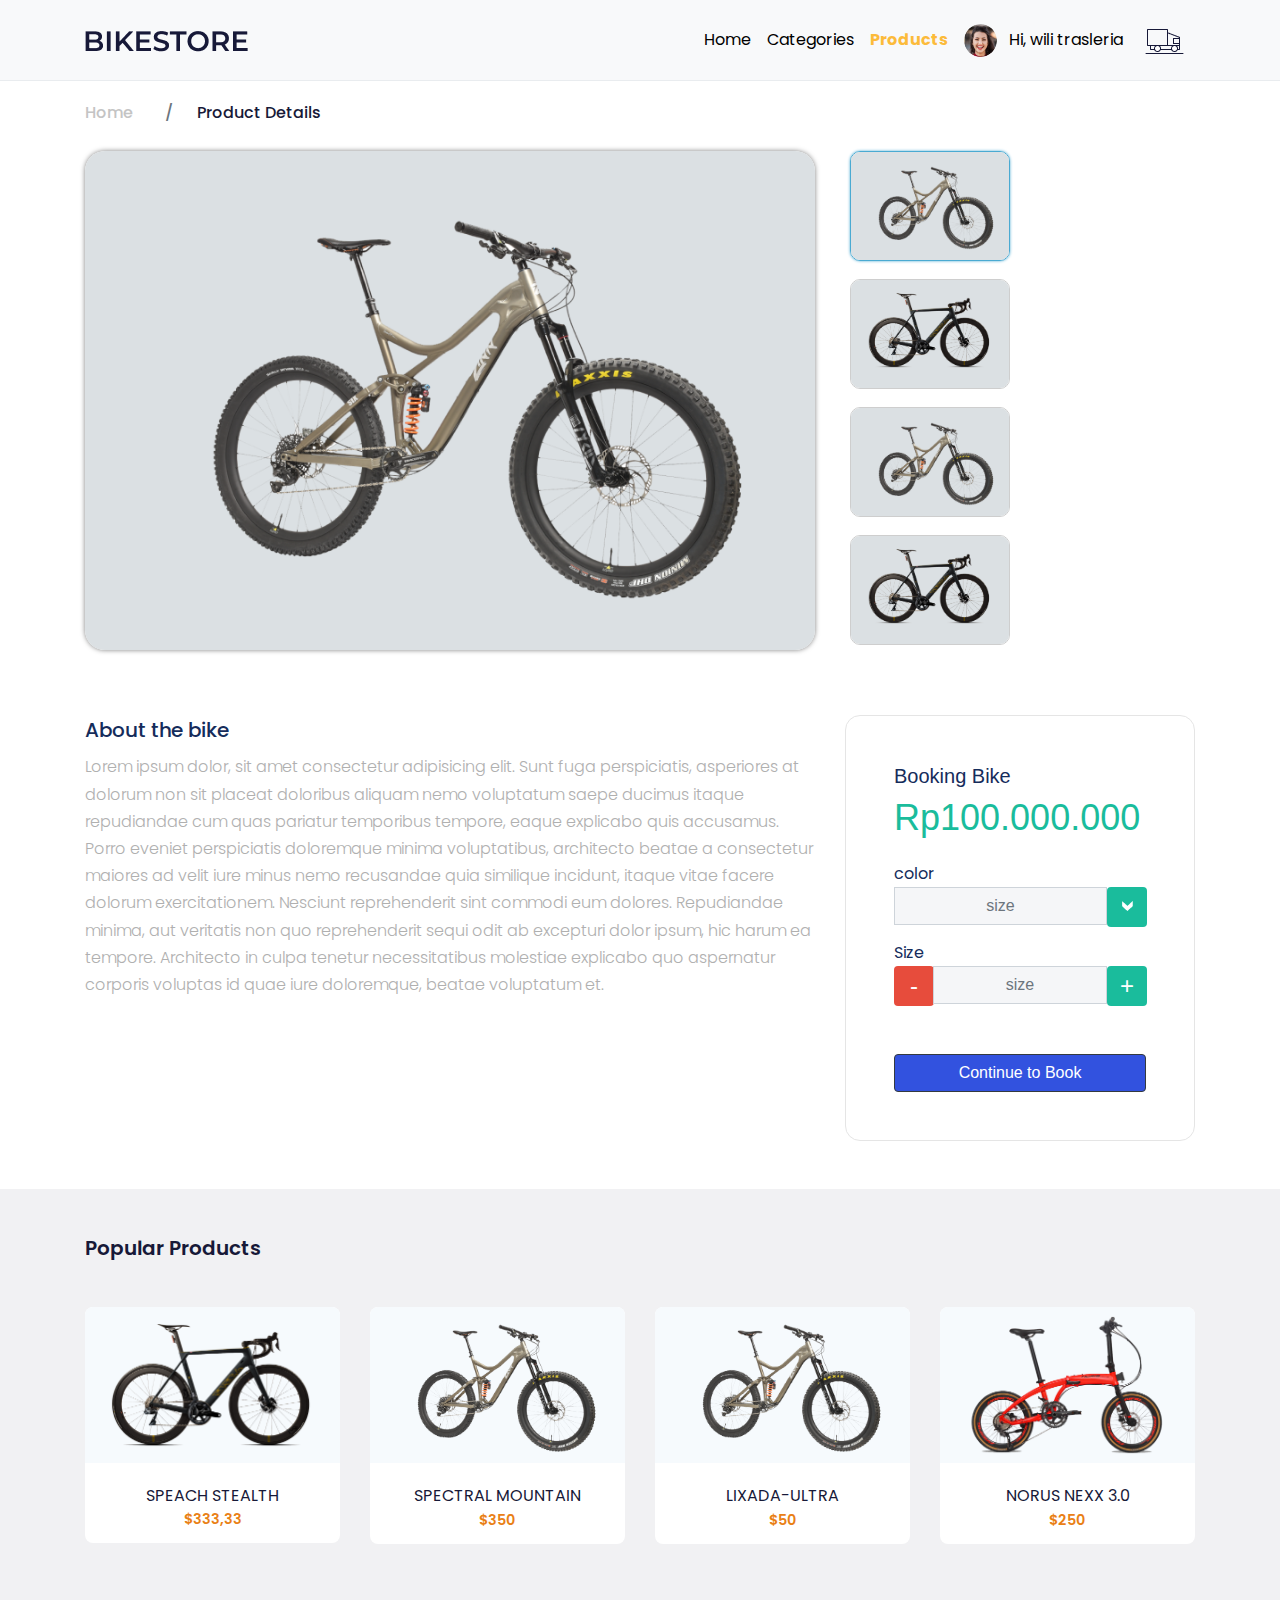
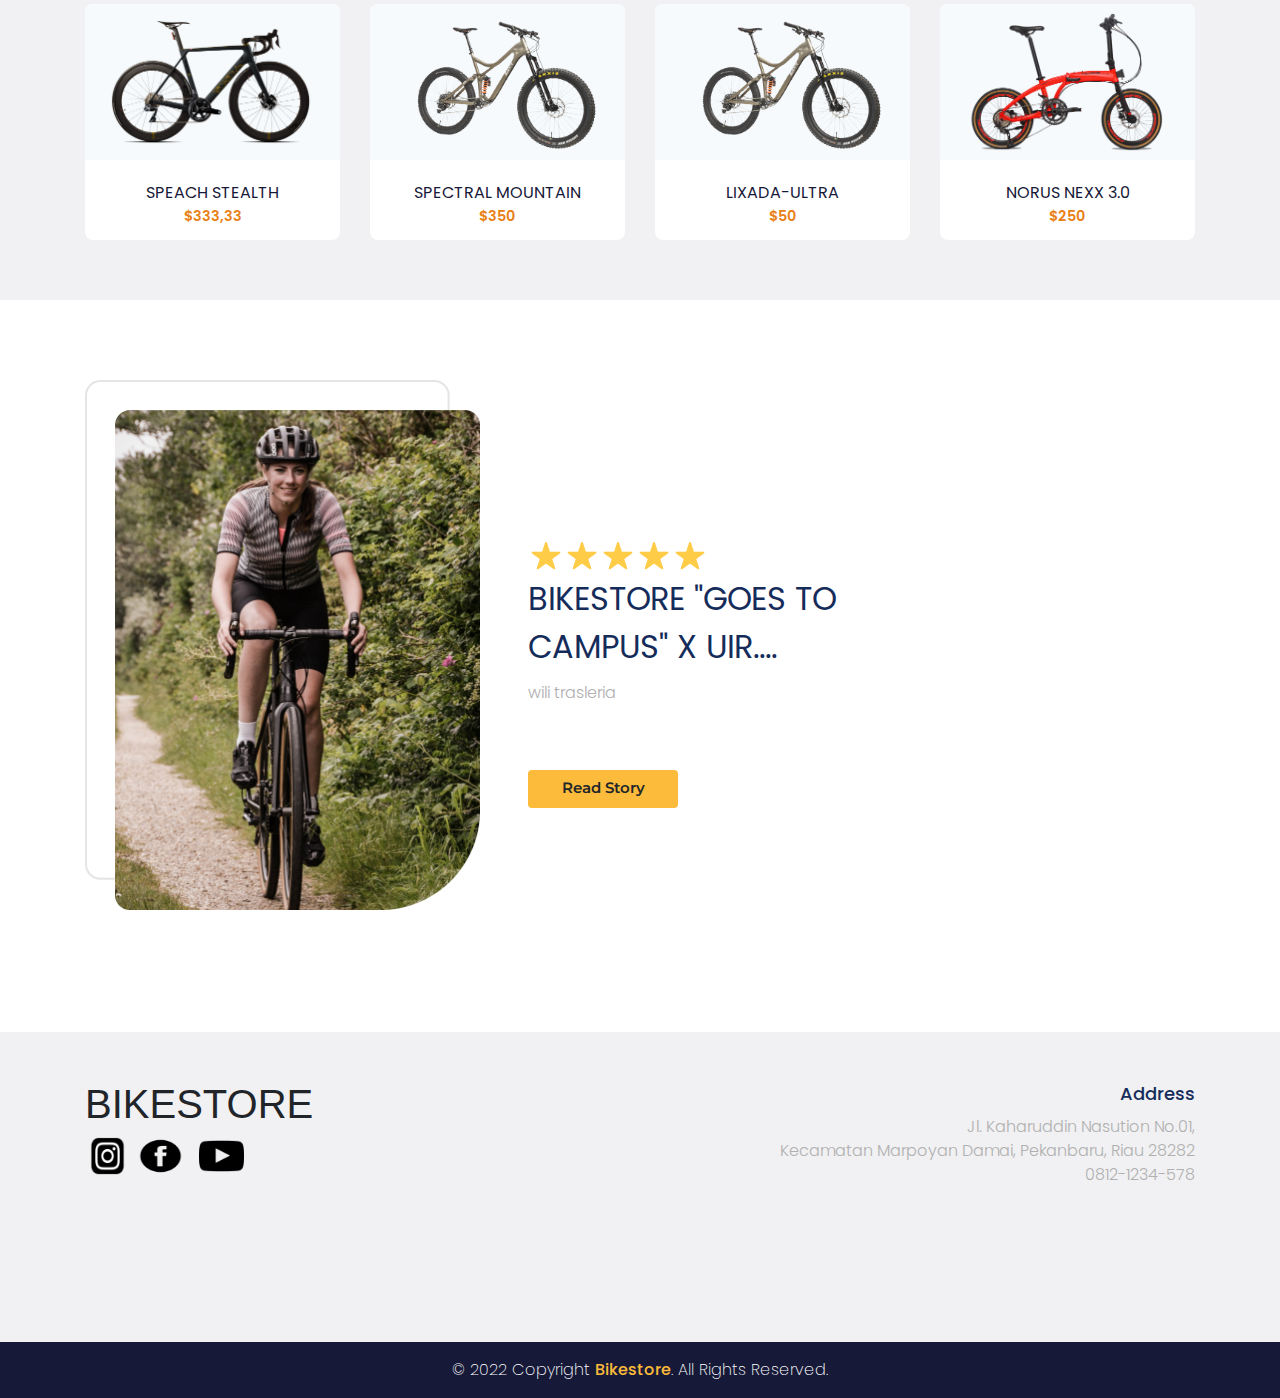
==== pages/detail.html @ 97cc5b8b "first commit" ====
<!DOCTYPE html>
<html lang="en">
<head>
    <meta charset="UTF-8">
    <meta http-equiv="X-UA-Compatible" content="IE=edge">
    <meta name="viewport" content="width=device-width, initial-scale=1.0">
    <link rel="stylesheet" href="../frontend/libraries/bootstrap/css/bootstrap.css">
    <link href="https://fonts.googleapis.com/css2?family=Montserrat:wght@100;300;400;500;600;700;800&family=Poppins:wght@400;500;600;800&display=swap" rel="stylesheet">
    <link rel="stylesheet" href="../frontend/styles/main.css">
    <link rel="stylesheet" href="../frontend/libraries/xzoom/xzoom.css">
    
    <title>Detail</title>
</head>
<body>
  <header>
    <nav class="navbar navbar-expand-lg navbar-light bg-light">
      <div class="container">
        <a class="navbar-brand" href="#"><img src="../frontend/images/bikestore.png" alt=""></a>
        <button class="navbar-toggler" type="button" data-toggle="collapse" data-target="#navbarSupportedContent" aria-controls="navbarSupportedContent" aria-expanded="false" aria-label="Toggle navigation">
          <span class="navbar-toggler-icon"></span>
        </button>

        <div class="collapse navbar-collapse" id="navbarSupportedContent">
          <ul class="navbar-nav ml-auto">
            <li class="nav-item">
              <a class="nav-link" href="#">Home</a>
            </li>
            <li class="nav-item">
              <a class="nav-link" href="#">Categories</a>
            </li>
            <li class="nav-item">
              <a class="nav-link active" href="#">Products</a>
            </li>
          </ul>
          <!-- Desktop Menu -->
          <ul class="navbar-nav d-none d-lg-flex">
            <li class="nav-item dropdown">
              <a href="#" class="nav-link mt-2" id="navbarDropdown" role="button" data-toggle="dropdown">
                <img src="../frontend/images/icon_user.png" alt="icon user" class="rounded-circle mr-2 profile-picture">
                Hi, wili trasleria
              </a>
            </li>
            <li class="nav-item">
              <a href="#" class="nav-link d-inline-block">
                <img src="../frontend/images/ic_cart.png" alt="">
              </a>
            </li>
          </ul>
        </div>
      </div>
    </nav>
  </header>

  <!-- Page Content -->
  <div class="page-content page-details">
    <section class="bike-breadcrumbs">
      <div class="container">
        <div class="row">
          <div class="col-12">
            <nav>
              <ol class="breadcrumb">
                <li class="breadcrumb-item">
                  <a href="">Home</a>
                </li>
                <li class="breadcrumb-item active">
                  Product Details
                </li>
              </ol>
            </nav>
          </div>
        </div>
      </div>
    </section>

    <section class="bike-gallery">
      <div class="container">
        <div class="row">
          <div class="col-10 col-md-8">
            <div class="xzoom-container">
              <img 
                src="../frontend/images/product-details-1.png" 
                class="xzoom w-100 main-image d-block" 
                id="xzoom-default"
                xoriginal="../frontend/images/product-details-1.png">
            </div>
          </div>
          <div class="col-2 col-md-2">
            <div class="xzoom-thumbs">
              <a href="../frontend/images/product-details-1.png">
                <img src="../frontend/images/product-details-1.png" class="xzoom-gallery w-100" xpreview="../frontend/images/product-details-1.png">
              </a>
              <a href="../frontend/images/product-details-2.png">
                <img src="../frontend/images/product-details-2.png" class="xzoom-gallery w-100 mt-2" xpreview="../frontend/images/product-details-2.png">
              <a href="../frontend/images/product-details-1.png">
                <img src="../frontend/images/product-details-1.png" class="xzoom-gallery w-100 mt-2" xpreview="../frontend/images/product-details-1.png">
              <a href="../frontend/images/product-details-2.png">
                <img src="../frontend/images/product-details-2.png" class="xzoom-gallery w-100 mt-2" xpreview="../frontend/images/product-details-2.png">
              </a>
            </div> 
          </div>
        </div>
      </div>
    </section>

    <section class="bike-heading mb-5">
      <div class="container">
        <div class="row">
          <div class="col-lg-8">
            <h1>About the bike</h1>
            <p>Lorem ipsum dolor, sit amet consectetur adipisicing elit. Sunt fuga perspiciatis, asperiores at dolorum non sit placeat doloribus aliquam nemo voluptatum saepe ducimus itaque repudiandae cum quas pariatur temporibus tempore, eaque explicabo quis accusamus. Porro eveniet perspiciatis doloremque minima voluptatibus, architecto beatae a consectetur maiores ad velit iure minus nemo recusandae quia similique incidunt, itaque vitae facere dolorum exercitationem. Nesciunt reprehenderit sint commodi eum dolores. Repudiandae minima, aut veritatis non quo reprehenderit sequi odit ab excepturi dolor ipsum, hic harum ea tempore. Architecto in culpa tenetur necessitatibus molestiae explicabo quo aspernatur corporis voluptas id quae iure doloremque, beatae voluptatum et.</p>
          </div>
          <div class="col-lg-4">
            <div class="card bordered p-5">
              <h5 class="booking-title">Booking Bike</h5>
              <h2 class="booking-price">Rp100.000.000</h2>
              <p class="mb-0 subtitle">color</p>
              <div class="input-number">
                <div class="input-group">
                  <input type="text" class="form-control" placeholder="size">
                  <div class="input-group-prepend">
                    <div class="input-group-text plus">
                      <img src="../frontend/images/arrow.png">
                    </div>
                  </div>
                </div>
              </div>

              <p class="mb-0 subtitle">Size</p>
              <div class="input-number">
                <div class="input-group">
                  <div class="input-group-prepend">
                    <div class="input-group-text minus">
                      -
                    </div>
                  </div>
                  <input type="text" class="form-control" placeholder="size">
                  <div class="input-group-prepend">
                    <div class="input-group-text plus">
                      +
                    </div>
                  </div>
                </div>
              </div>
              <a href="booking_page.html" class="btn btn-md btn-dark btn-block mt-5 btn-booking">Continue to Book</a>
            </div>
          </div>
        </div>
      </div>
    </section>
  </div>
  <!-- Akhir Page Content -->

  <!-- Popular Products -->
  <section class="popular-products">
    <div class="container">
      <div class="row">
        <div class="col-12">
          <h4 class="mb-5 mt-5">Popular Products</h4>
        </div>
      </div>
      <div class="row">
        <div class="col-6 col-md-4 col-lg-3">
          <a href="/products.html" class="component-products d-block"> 
            <div class="products-image mb-4">
              <img src="../frontend/images/speach-stealth.png" alt="" class="w-100">
            </div>
            <div class="products-text mb-2">
              Speach Stealth
            </div>
            <div class="products-price">
              $333,33
            </div>
          </a>
        </div>
        <div class="col-6 col-md-4 col-lg-3">
          <a href="/products.html" class="component-products d-block"> 
            <div class="products-image mb-4">
              <img src="../frontend/images/spectral-mountain.png" alt="" class="w-100">
            </div>
            <div class="products-text mb-2">
              Spectral Mountain
            </div>
            <div class="products-price">
              $350
            </div>
          </a>
        </div>
        <div class="col-6 col-md-4 col-lg-3">
          <a href="/products.html" class="component-products d-block"> 
            <div class="products-image mb-4">
              <img src="../frontend/images/spectral-mountain.png" alt="" class="w-100">
            </div>
            <div class="products-text mb-2">
              lixada-ultra
            </div>
            <div class="products-price">
              $50
            </div>
          </a>
        </div>
        <div class="col-6 col-md-4 col-lg-3">
          <a href="/products.html" class="component-products d-block"> 
            <div class="products-image mb-4">
              <img src="../frontend/images/noriss.png" alt="" class="w-100">
            </div>
            <div class="products-text mb-2">
              Norus Nexx 3.0
            </div>
            <div class="products-price">
              $250
            </div>
          </a>
        </div>
        <div class="col-6 col-md-4 col-lg-3">
          <a href="/products.html" class="component-products d-block"> 
            <div class="products-image mb-4">
              <img src="../frontend/images/speach-stealth.png" alt="" class="w-100">
            </div>
            <div class="products-text mb-2">
              Speach Stealth
            </div>
            <div class="products-price">
              $333,33
            </div>
          </a>
        </div>
        <div class="col-6 col-md-4 col-lg-3">
          <a href="/products.html" class="component-products d-block"> 
            <div class="products-image mb-4">
              <img src="../frontend/images/spectral-mountain.png" alt="" class="w-100">
            </div>
            <div class="products-text mb-2">
              Spectral Mountain
            </div>
            <div class="products-price">
              $350
            </div>
          </a>
        </div>
        <div class="col-6 col-md-4 col-lg-3">
          <a href="/products.html" class="component-products d-block"> 
            <div class="products-image mb-4">
              <img src="../frontend/images/spectral-mountain.png" alt="" class="w-100">
            </div>
            <div class="products-text mb-2">
              lixada-ultra
            </div>
            <div class="products-price">
              $50
            </div>
          </a>
        </div>
        <div class="col-6 col-md-4 col-lg-3">
          <a href="/products.html" class="component-products d-block"> 
            <div class="products-image mb-4">
              <img src="../frontend/images/noriss.png" alt="" class="w-100">
            </div>
            <div class="products-text mb-2">
              Norus Nexx 3.0
            </div>
            <div class="products-price">
              $250
            </div>
          </a>
        </div>
      </div>
    </div>
  </section>

  <!-- Testimonial -->
  <section class="testimonial">
    <div class="container">
      <div class="row align-items-center">
        <div class="col-auto">
          <div class="testimonial-hero">
            <img src="../frontend/images/testimonial-hero.png" alt="Testimonial" class="position-absolute testimonial-hero-image">
            <img src="../frontend/images/testimonial-frame.png" alt="Testimonial" class="testimonial-frame">
          </div>
        </div>
        <div class="colfa-rotate-180 col-md-4 ml-5">
          <div class="stars align-items-center">
            <img src="../frontend/images/stars.png" alt="">
          </div>
          <h2 class="testimonial-text">BIKESTORE "GOES TO CAMPUS" X UIR....</h2>
          <p class="testimonial-name
          ">wili trasleria</p>
          
          <a href="#" class="btn btn-testimonial mt-5">
            Read Story
          </a>
        </div>
      </div>
    </div><br><br><br>
  </section>

  <!-- Footer -->
  <div class="footer">
    <div class="container">
      <div class="row">
        <div class="col-6">
          <h1 class="mt-5 text-uppercase">Bikestore</h1>
          <div class="d-flex flex-row">
            <img src="../frontend/images/icon-ig.png">
            <img src="../frontend/images/icon-fb.png"  class="ml-2">
            <img src="../frontend/images/icon-youtube.png"  class="ml-3">
          </div>
        </div>
        <div class="col-6">
          <div class="footer-tag mt-5">
            <h3>Address</h3>
            <p>Jl. Kaharuddin Nasution No.01, <br>
              Kecamatan Marpoyan Damai, Pekanbaru, Riau 28282 <br>0812-1234-578
            </p>
          </div>
        </div>
      </div>
    </div>
  </div>

  <footer>
    <div class="container">
      <div class="row">
        <div class="col-12 text-center">
            <p class="pt-3">
             &copy; 2022 Copyright <a href="#">Bikestore</a>. All Rights Reserved.
            </p>
        </div>
      </div>
    </div>
  </footer>
  
  



  <script src="../frontend/libraries/jquery-3.6.0.min.js"></script>
  <script src="../frontend/libraries/bootstrap/js/bootstrap.js"></script>
  <script src="../frontend/libraries/xzoom/xzoom.min.js"></script>

  <script>
    $(document).ready(function () {
      $(".xzoom, .xzoom-gallery").xzoom({
        zoomWidth: 450,
        title: false,
        tint: "#333",
        Xoffset: 20,
      });
    });
  </script>
</body>
</html>
---- frontend/styles/main.css ----
header {
    border-bottom: 1px solid #e9ecef;
    width: 100%;
    position: relative;
}

.navbar-brand img {
    max-height: 80px;
}

.nav-item {
    font-family: 'poppins', sans-serif;
    font-weight: 400;
}

.nav-item.active {
    font-family: 'poppins', sans-serif;
    font-weight: 600;
    color: #FCBB3A !important;
}

ul li a {
    color: #000000 !important;
}

ul li a:hover {
    color: #FCBB3A !important;
}

.nav-item .nav-link.active {
    font-weight: bold;
    color: #FCBB3A !important;
}

/* Hero Banner */
section.hero-banner {
    margin-bottom: 8rem;
}

section h1 {
    font-size: 62px;
    font-style: normal;
    font-family: 'Poppins';
    font-weight: 600;
    line-height: 110%;
    color: #171938;
    
}

section h4 {
    font-family: 'Poppins';
    font-style: normal;
    font-weight: 600;
    font-size: 20px;
    line-height: 110%;
    color: #171938;
}

section p {
    font-family: 'Poppins';
    font-style: normal;
    font-weight: 400;
    font-size: 28px;
    line-height: 110%;
    color: #171938;
}

section .btn-cta {
    background-color: #FCBB3A;
    font-family: 'Montserrat', sans-serif;
    font-weight: 600;
    font-size: 15px;

    position: absolute;
    width: 150px;
    height: 38px;
    left: 115px;
    border-radius: 0px 18px 18px 0px;
}

section .btn-cta:hover {
    background-color: #fca800;
}

section .banner-logo {
    position:absolute ;
    width: 70px;
}

section .banner-img {
    margin: -110px 0 0 0;
    
    max-width: 480px;
}
section .banner-img-frame {
    margin: -90px 0 0 40px;
    z-index: 1;
    max-width: 480px;
}
section .banner-img-frame-1 {
    margin: -70px 0 0 20px;
    max-width: 480px;
}

.card {
    height: 100%;
}

.section-title {
    border-bottom: 3px solid #FCBB3A;
    padding-bottom: 5px;
    width: 5%;
    margin-bottom: 20px;
}

/* Categories */
section.categories {
    margin-bottom: 5rem;
}

.component-categories {
    margin-bottom: 20px;
}

.component-categories:hover {
    text-decoration: none;
}

.tag {
    z-index: 3;
    background-color: #FCBB3A;
    padding: .25rem 1.25rem;
    position: absolute;
    bottom: 0;
    left: 15px;
    color: white;
    min-height: 30px;
    border-radius: 0px 20px;
    
}

.tag span {
    font-family: 'Poppins';
    font-style: normal;
    font-weight: 600;
    font-size: 18px;
    color: #171938;
}

.categories-thumbnail {
    width: 100%;
    height: 462px;
    border-radius: 20px;
    overflow: hidden;
    position: relative;
    z-index: 1;
}

.categories-thumbnail:hover .categories-image {
    transform: scale(1.1);
}

.categories-thumbnail-small {
    width: 100%;
    height: 215px;
    border-radius: 20px;
    overflow: hidden;
    position: relative;
    z-index: 1;
}

.categories-thumbnail-small:hover .categories-image {
    transform: scale(1.1);
}

.categories-image {
    width: 100%;
    height: 100%;

    background-color: #ddd;
    background-position: center;
    background-size: cover;
    background-repeat: no-repeat;

    transition: all 0.3s ease;
}

/* Products */
section.popular-products {
    margin-bottom: 5rem;
    background-color: rgba(23, 25, 56, 0.06);
}

.component-products {
    margin-bottom: 20px;
    background: #ffffff;
    border-radius: 8px;
    border: #000000;
    transition: all 0.2s ease-in-out;
    padding-bottom: 15px;
    margin-bottom: 60px;
}

.component-products:hover {
    text-decoration: none;
    transform: scale(1.1);
}

.products-image {
    padding: 0.5rem;

    border-radius: 8px 8px 0px 0px;
    background: #F6FAFD;
    background-position: center;
    background-size: cover;
    background-repeat: no-repeat;

    transition: all 0.3s ease;
}

.products-text {
    font-family: 'Poppins';
    font-style: normal;
    text-transform: uppercase;
    font-weight: 400;
    font-size: 1rem;
    line-height: 110%;
    text-align: center;
    color: #171938;
}

.products-price {
    font-family: 'Poppins';
    font-style: normal;
    font-weight: 600;
    font-size: 0.9rem;
    line-height: 110%;
    text-align: center;
    color: #E98015;
}

/* Testimonial */
.testimonial {
    margin-bottom: 5rem;
}

.testimonial-hero-image {
    z-index: 1;  
    margin: 30px 0px 0px 30px;
    width: 365px;
    height: 500px;
}

.testimonial-frame {
    width: 365px;
    height: 500px;
}

.stars img{
    width: 180px;
}

.testimonial-text {
    font-family: 'Poppins';
    font-style: normal;
    font-weight: 400;
    font-size: 32px;
    line-height: 48px;

    color: #152C5B;
}

.testimonial-name {
    font-family: 'Poppins';
    font-style: normal;
    font-weight: 300;
    font-size: 16px;
    line-height: 27px;
    color: #B0B0B0;
}

.btn-testimonial {
    background-color: #FCBB3A;
    font-family: 'Montserrat', sans-serif;
    font-weight: 600;
    font-size: 15px;

    position: absolute;
    width: 150px;
    height: 38px;
    border-radius: 4px;
}

.btn-testimonial:hover {7
    box-shadow: 0px 8px 15px rgba(50, 82, 223, 0.3);
    border-radius: 4px;
}

/* Footer */
.footer {
    height: 310px;
    background-color: rgba(23, 25, 56, 0.06);
}

.footer img {
    width: 45px;
    height: 40px;
}

.footer-tag {
    text-align: right;
}

.footer-tag h3 {
    font-family: 'Poppins';
    font-style: normal;
    font-weight: 500;
    font-size: 18px;
    line-height: 27px;
    text-align: right;

    color: #152C5B;
}

.footer-tag p {
    font-family: 'Poppins';
    font-style: normal;
    font-weight: 300;
    font-size: 16px;
    line-height: 24px;
    text-align: right;

    color: #B0B0B0;
}

.footer-copyright {
    background-color: #171938;
    text-align: center;
    padding-top: 5px;
    padding-bottom: 5px;

}

footer {
    background-color: #171938;
}

footer p {
    font-family: 'Poppins';
    font-style: normal;
    font-weight: 200;
    font-size: 16px;
    line-height: 24px;
    color: #FFFFFF;
    
}

footer p a{
    font-weight: 500;
    color: #FCBB3A;
    transition: all 0.2s ease-in-out;
}

footer p a:hover{
    text-decoration: none;
    font-weight: 500;
    color: #f8a90b;
    transform: scale(1.1);
}

/* Breadcrumb */
.bike-breadcrumbs .breadcrumb{
    background: transparent;
    padding: 0;
    padding-top: 10px;
    padding-bottom: 10px;
    margin-top: 10px;
    font-family: 'poppins', sans-serif;
}

.breadcrumb-item + .breadcrumb-item::before {
    padding-left: 1.5rem;
    padding-right: 1.5rem;
}

.breadcrumb-item a{
    font-weight: 500;
    color: #C4C4C4;
}

.breadcrumb-item.active{
    font-weight: 500;
    color: #171938;
}

.xzoom-container {
    display: block;
}

.xzoom-container .xzoom {
    width: 100%;
    border-radius: 20px;
}

.xzoom-gallery {
    border-radius: 10px;
}

.bike-heading {
    margin-top: 50px;
}

.bike-heading h1{
    font-family: 'Poppins';
    font-style: normal;
    font-weight: 500;
    font-size: 20px;
    line-height: 30px;
    color: #152C5B;
}

.bike-heading p{
    font-family: 'Poppins';
    font-style: normal;
    font-weight: 300;
    font-size: 16px;
    line-height: 170%;
    color: #B0B0B0;

}

.bike-heading .card {
    border: 1px solid #E5E5E5;
    border-radius: 15px;
}

.bike-heading .booking-title {
    font-weight: 500;
    font-size: 20px;
    color: #152C5B;
}

.bike-heading .booking-price {
    font-weight: 500;
    font-size: 36px;
    color: #1ABC9C;
}

.bike-heading .subtitle {
    color: #152C5B;
    font-weight: 400;
    margin-top: 12px;
}

.bike-heading .input-number .input-group{
    background-color: white;
}

.bike-heading .input-group-text{
    border: 0;
    cursor: pointer;
    color: white;
    padding: 0;
    border-radius: 4px !important;
    font-size: 24px;
    width: 40px;
    height: 40px;
    display: flex;
    justify-content: center;
    user-select: none;
}

.bike-heading .input-group-text.minus{
    background-color: #E74C3C;
}

.bike-heading .input-group-text.plus{
    background-color: #1ABC9C;
}

.bike-heading .input-group .form-control{
    border: 1;
    border-radius: 0;
    outline: 0;
    box-shadow: none;
    background-color: #F5F6F8;
    padding-top: 0.575rem;
    padding-bottom: 0.575rem;
    text-align: center;
}

.bike-heading .btn-booking {
    background-color: #3252DF;
    border-radius: 4px;
}

.bike-heading .btn-booking:hover {
    background-color: #142fa7;
    box-shadow: 0px 8px 15px rgba(50, 82, 223, 0.3);
}

.booking-page-1{
    margin-bottom: 160px;
}

.stepper {
    margin-top: 61px;
    margin-bottom: 44px;
}

.title-booking {
    color: #152C5B;
    font-weight: 600;
    font-size: 36px;
}

.subtitle-booking {
    color: #B0B0B0;
    font-weight: 300;
    font-size: 18px;
}

.brand-book {
    font-weight: 400;
    font-size: 20px;
    padding-left: 10px;
    color: #152C5B;
}
.price-book {
    font-weight: 300;
    font-size: 20px;
    padding-left: 60px;
    color: #152C5B;
}

.form-booking label{
    margin-top: 20px;
    font-weight: 500;
    font-size: 16px;
    color: #152C5B;
}

.form-booking .input-group {
    background-color: white;
}

.form-booking .input-group .form-control{
    border: 0;
    background: #F5F6F8;
    border-radius: 10px;
    outline: 0;
    box-shadow: none;
    padding-top: 0.575rem;
    padding-bottom: 0.575rem;
}
.form-booking .input-group .custom-file .custom-file-input{
    border: 0;
    background: #F5F6F8;
    border-radius: 10px;
    outline: 0;
    box-shadow: none;
    padding-top: 0.575rem;
    padding-bottom: 0.575rem;
}

.form-booking .input-group .form-control::placeholder{
    background: #F5F6F8;
}

.btn-continue-booking {
    border: 0;
    color: #000000;
    background: #FCBB3A;
    border-radius: 5px;
}
.btn-continue-booking:hover {
    color: #000000;
    background: #f0aa1e;
    box-shadow: 0px 8px 15px rgba(0, 0, 0, 0.25);
}

.btn-cancel-booking {
    margin-top: 5px;
    border: 0;
    color: #B3B3B3;
    background: #F5F6F8;
    border-radius: 5px;
}
.btn-cancel-booking:hover {
    color: #000000;
    background: #cdcdcd;
    box-shadow: 0px 8px 15px rgba(0, 0, 0, 0.25);
}
---- frontend/libraries/xzoom/xzoom.css ----
/* Compatibility styles for frameworks like bootstrap, foundation e.t.c */
.xzoom-source img, .xzoom-preview img, .xzoom-lens img {
  display: block;
  max-width: none;
  max-height: none;
  -webkit-transition: none;
  -moz-transition: none;
  -o-transition: none;
  transition: none;
}
/* --------------- */

/* xZoom Styles below */
.xzoom-container { 
  display: inline-block;
}

.xzoom-thumbs {
  text-align: center;
  margin-bottom: 10px;
}

.xzoom { 
  -webkit-box-shadow: 0px 0px 5px 0px rgba(0,0,0,0.5);
  -moz-box-shadow: 0px 0px 5px 0px rgba(0,0,0,0.5);
  box-shadow: 0px 0px 5px 0px rgba(0,0,0,0.5);  
}
.xzoom2, .xzoom3, .xzoom4, .xzoom5 {
  -webkit-box-shadow: 0px 0px 5px 0px rgba(0,0,0,0.5);
  -moz-box-shadow: 0px 0px 5px 0px rgba(0,0,0,0.5);
  box-shadow: 0px 0px 5px 0px rgba(0,0,0,0.5);
}

/* Thumbs */
.xzoom-gallery, .xzoom-gallery2, .xzoom-gallery3, .xzoom-gallery4, .xzoom-gallery5 {
  border: 1px solid #cecece;
  margin-left: 5px;
  margin-bottom: 10px;
}

.xzoom-source, .xzoom-hidden {
  display: block;
  position: static;
  float: none;
  clear: both;
}

/* Everything out of border is hidden */
.xzoom-hidden {
  overflow: hidden;
}

/* Preview */
.xzoom-preview {
  border: 1px solid #888;
  background: #2f4f4f;
  box-shadow: -0px -0px 10px rgba(0,0,0,0.50);
}

/* Lens */
.xzoom-lens {
  border: 1px solid #555;
  box-shadow: -0px -0px 10px rgba(0,0,0,0.50);
  cursor: crosshair;
}

/* Loading */
.xzoom-loading {
  background-position: center center;
  background-repeat: no-repeat;
  border-radius: 100%;
  opacity: .7;
  background: url(../example/images/xloading.gif);
  width: 48px;
  height: 48px;
}

/* Additional class that applied to thumb when it is active */
.xactive {
  -webkit-box-shadow: 0px 0px 3px 0px rgba(74,169,210,1);
  -moz-box-shadow: 0px 0px 3px 0px rgba(74,169,210,1);
  box-shadow: 0px 0px 3px 0px rgba(74,169,210,1); 
  border: 1px solid #4aaad2;
}

/* Caption */
.xzoom-caption {
  position: absolute;
  bottom: -43px;
  left: 0;
  background: #000;
  width: 100%;
  text-align: left;
}

.xzoom-caption span {
  color: #fff;
  font-family: Arial, sans-serif;
  display: block;
  font-size: 0.75em;
  font-weight: bold;
  padding: 10px;
}
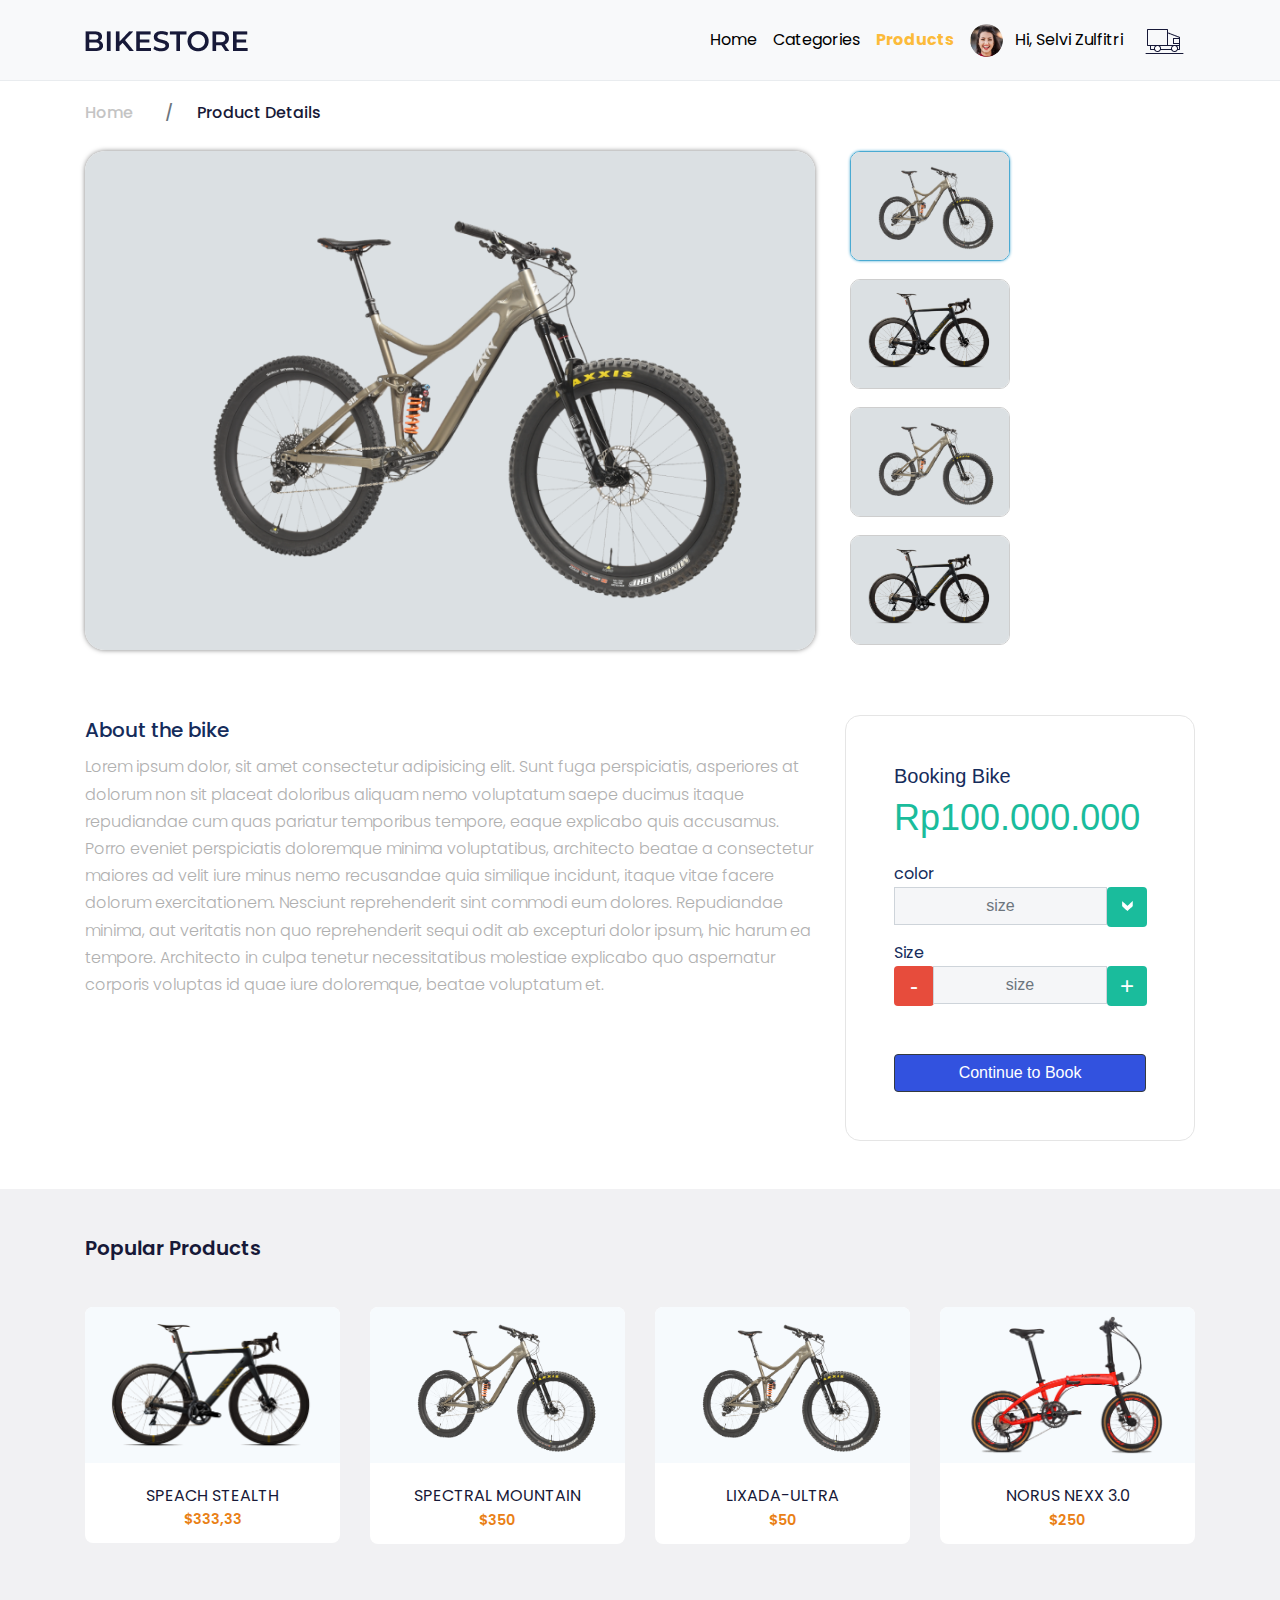
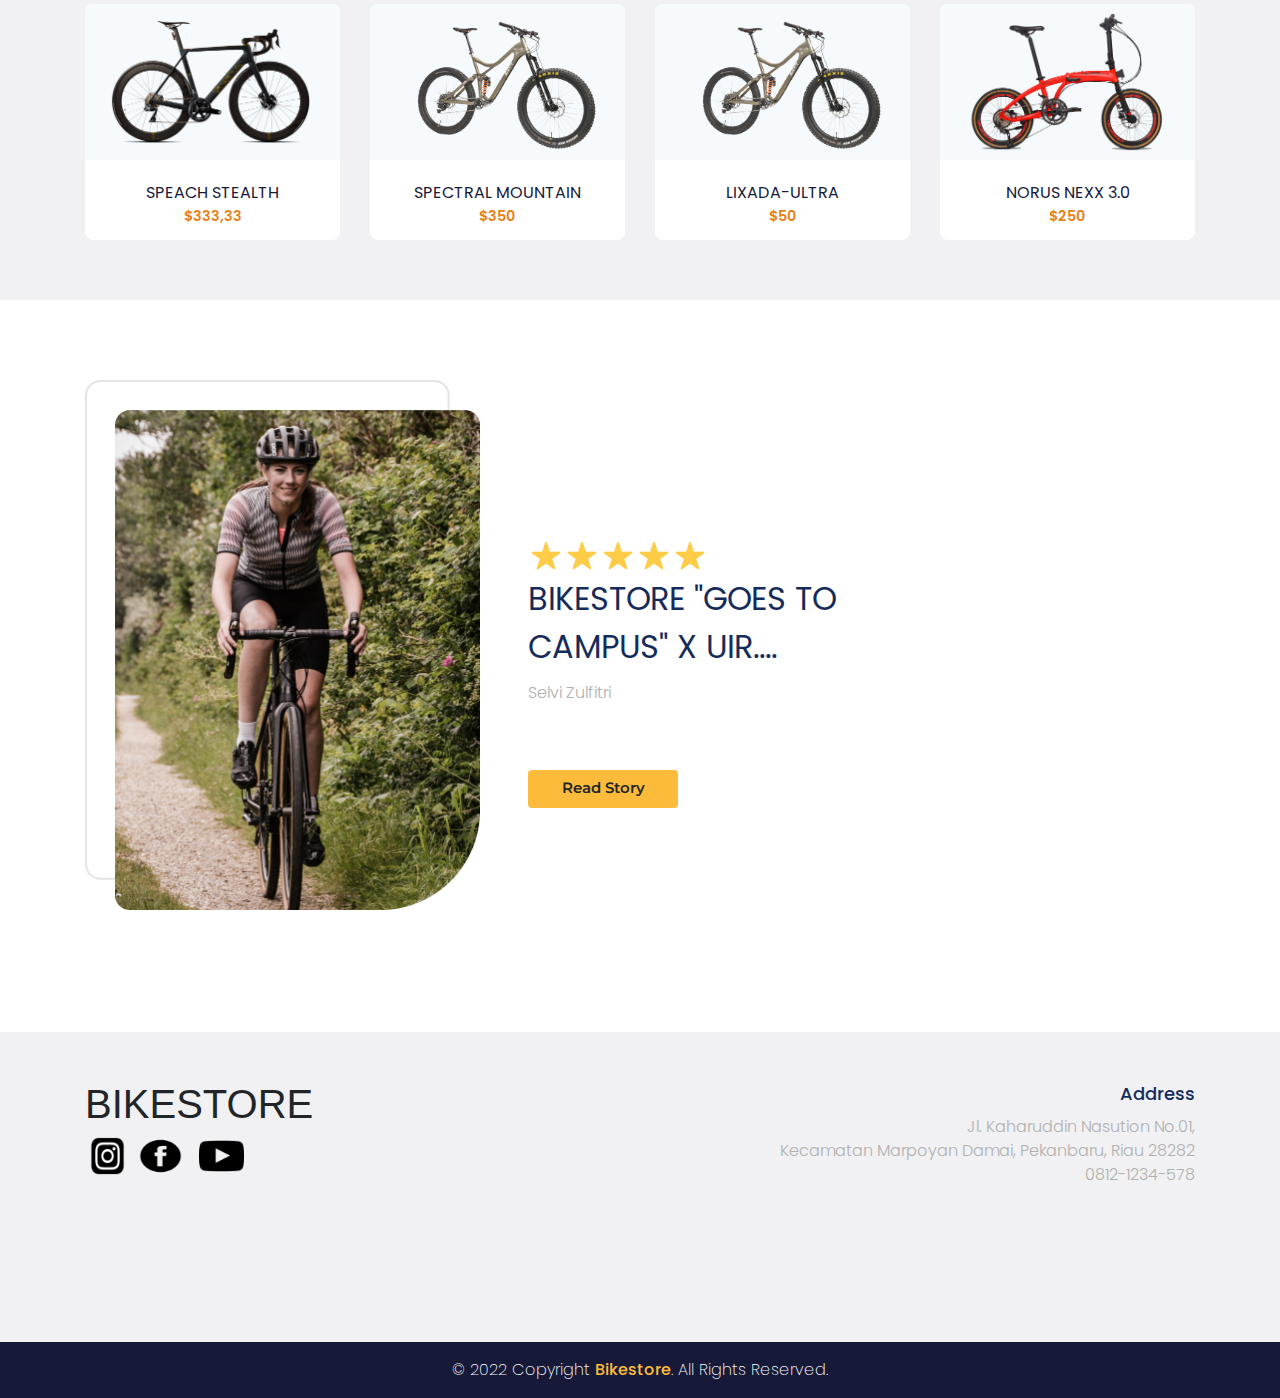
==== commit c9154086: "first commit" ====
--- a/pages/detail.html
+++ b/pages/detail.html
@@ -37,7 +37,7 @@
             <li class="nav-item dropdown">
               <a href="#" class="nav-link mt-2" id="navbarDropdown" role="button" data-toggle="dropdown">
                 <img src="../frontend/images/icon_user.png" alt="icon user" class="rounded-circle mr-2 profile-picture">
-                Hi, wili trasleria
+                Hi, Selvi Zulfitri
               </a>
             </li>
             <li class="nav-item">
@@ -283,7 +283,7 @@
           </div>
           <h2 class="testimonial-text">BIKESTORE "GOES TO CAMPUS" X UIR....</h2>
           <p class="testimonial-name
-          ">wili trasleria</p>
+          ">Selvi Zulfitri</p>
           
           <a href="#" class="btn btn-testimonial mt-5">
             Read Story
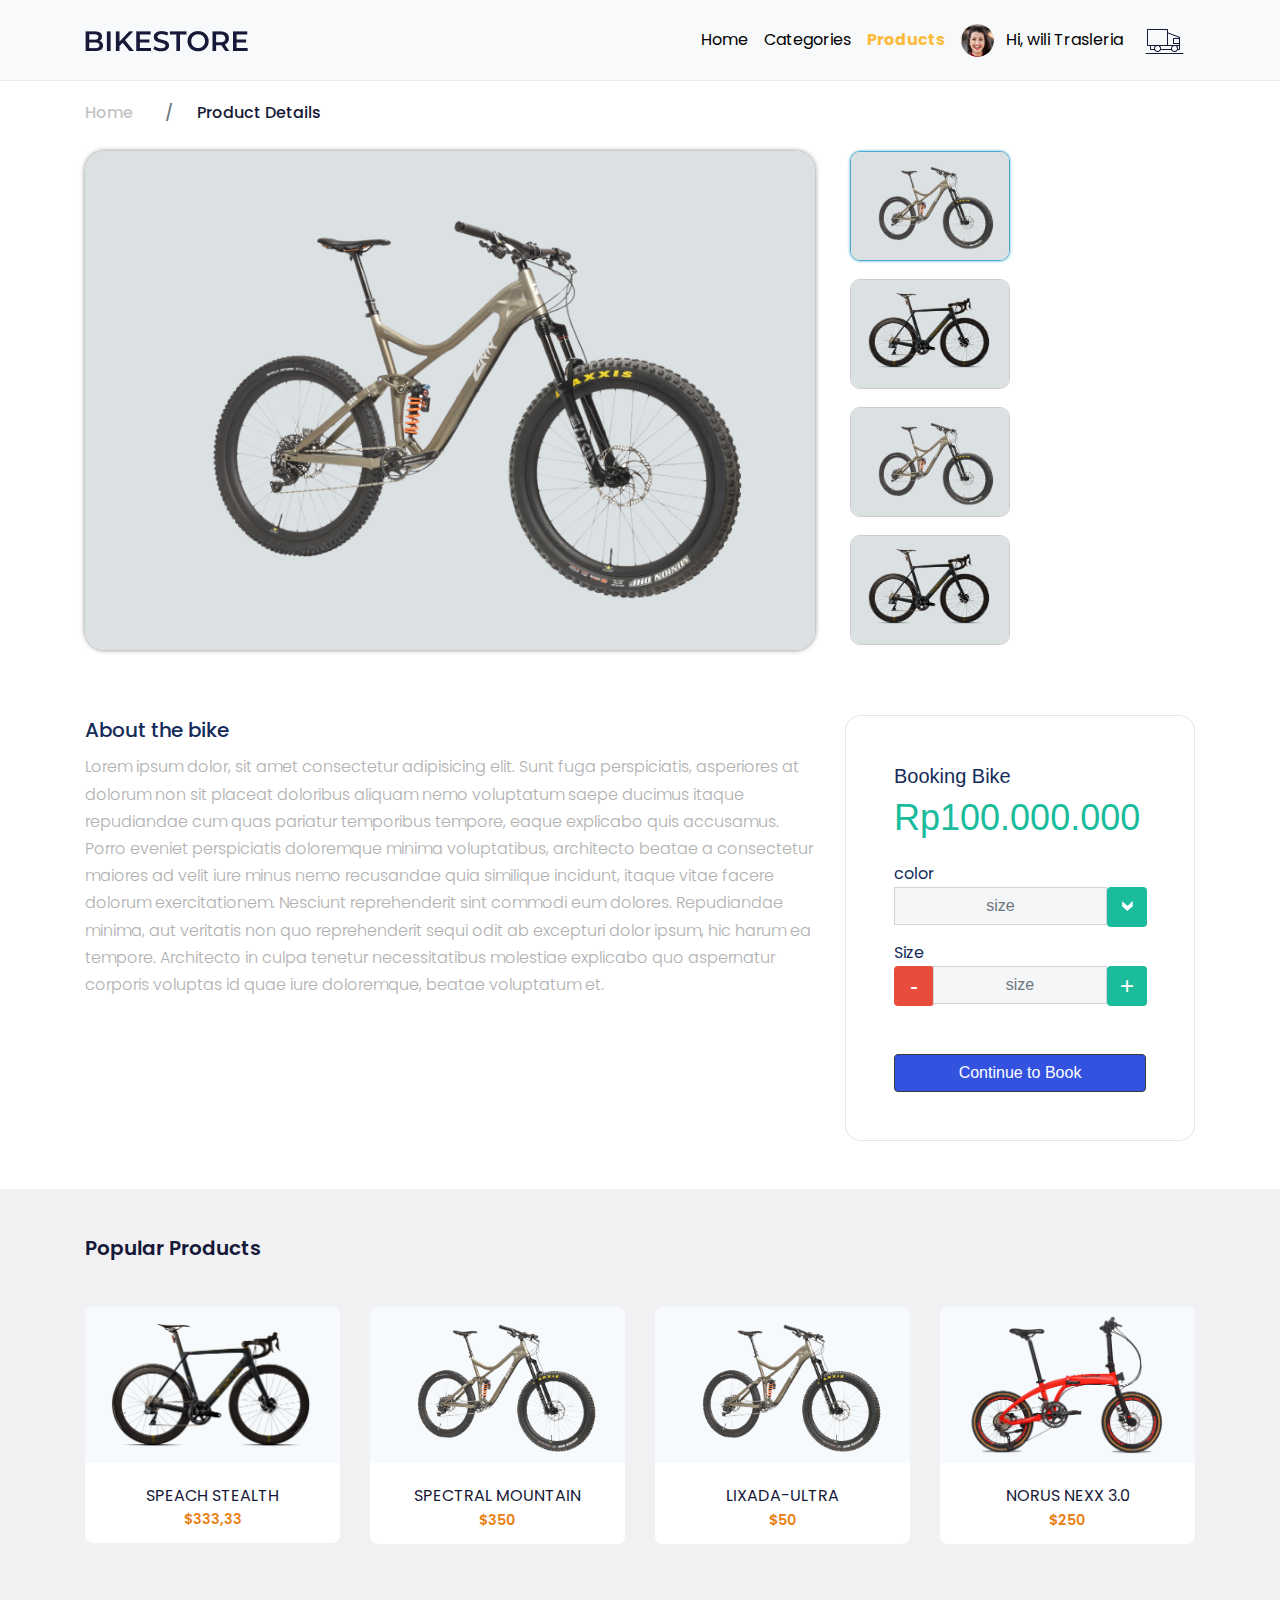
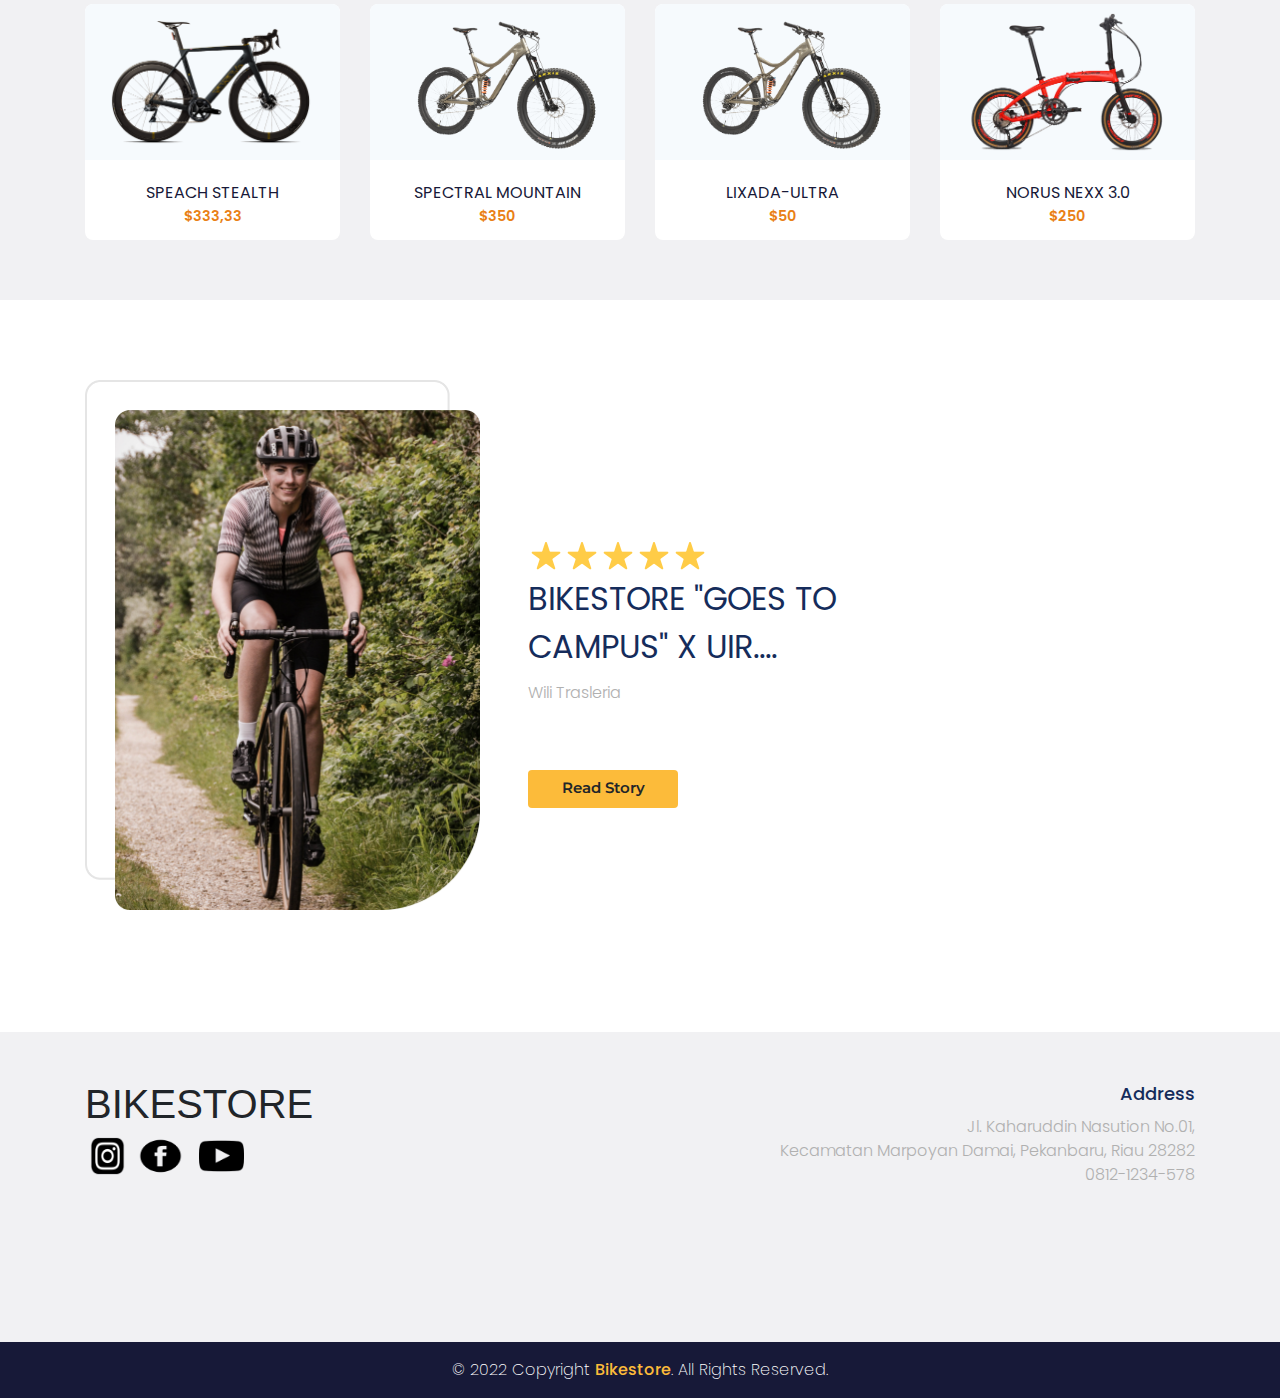
==== commit 41100206: "Update detail.html" ====
--- a/pages/detail.html
+++ b/pages/detail.html
@@ -37,7 +37,7 @@
             <li class="nav-item dropdown">
               <a href="#" class="nav-link mt-2" id="navbarDropdown" role="button" data-toggle="dropdown">
                 <img src="../frontend/images/icon_user.png" alt="icon user" class="rounded-circle mr-2 profile-picture">
-                Hi, Selvi Zulfitri
+                Hi, wili Trasleria
               </a>
             </li>
             <li class="nav-item">
@@ -283,7 +283,7 @@
           </div>
           <h2 class="testimonial-text">BIKESTORE "GOES TO CAMPUS" X UIR....</h2>
           <p class="testimonial-name
-          ">Selvi Zulfitri</p>
+          ">Wili Trasleria</p>
           
           <a href="#" class="btn btn-testimonial mt-5">
             Read Story
@@ -348,4 +348,4 @@
     });
   </script>
 </body>
-</html>+</html>
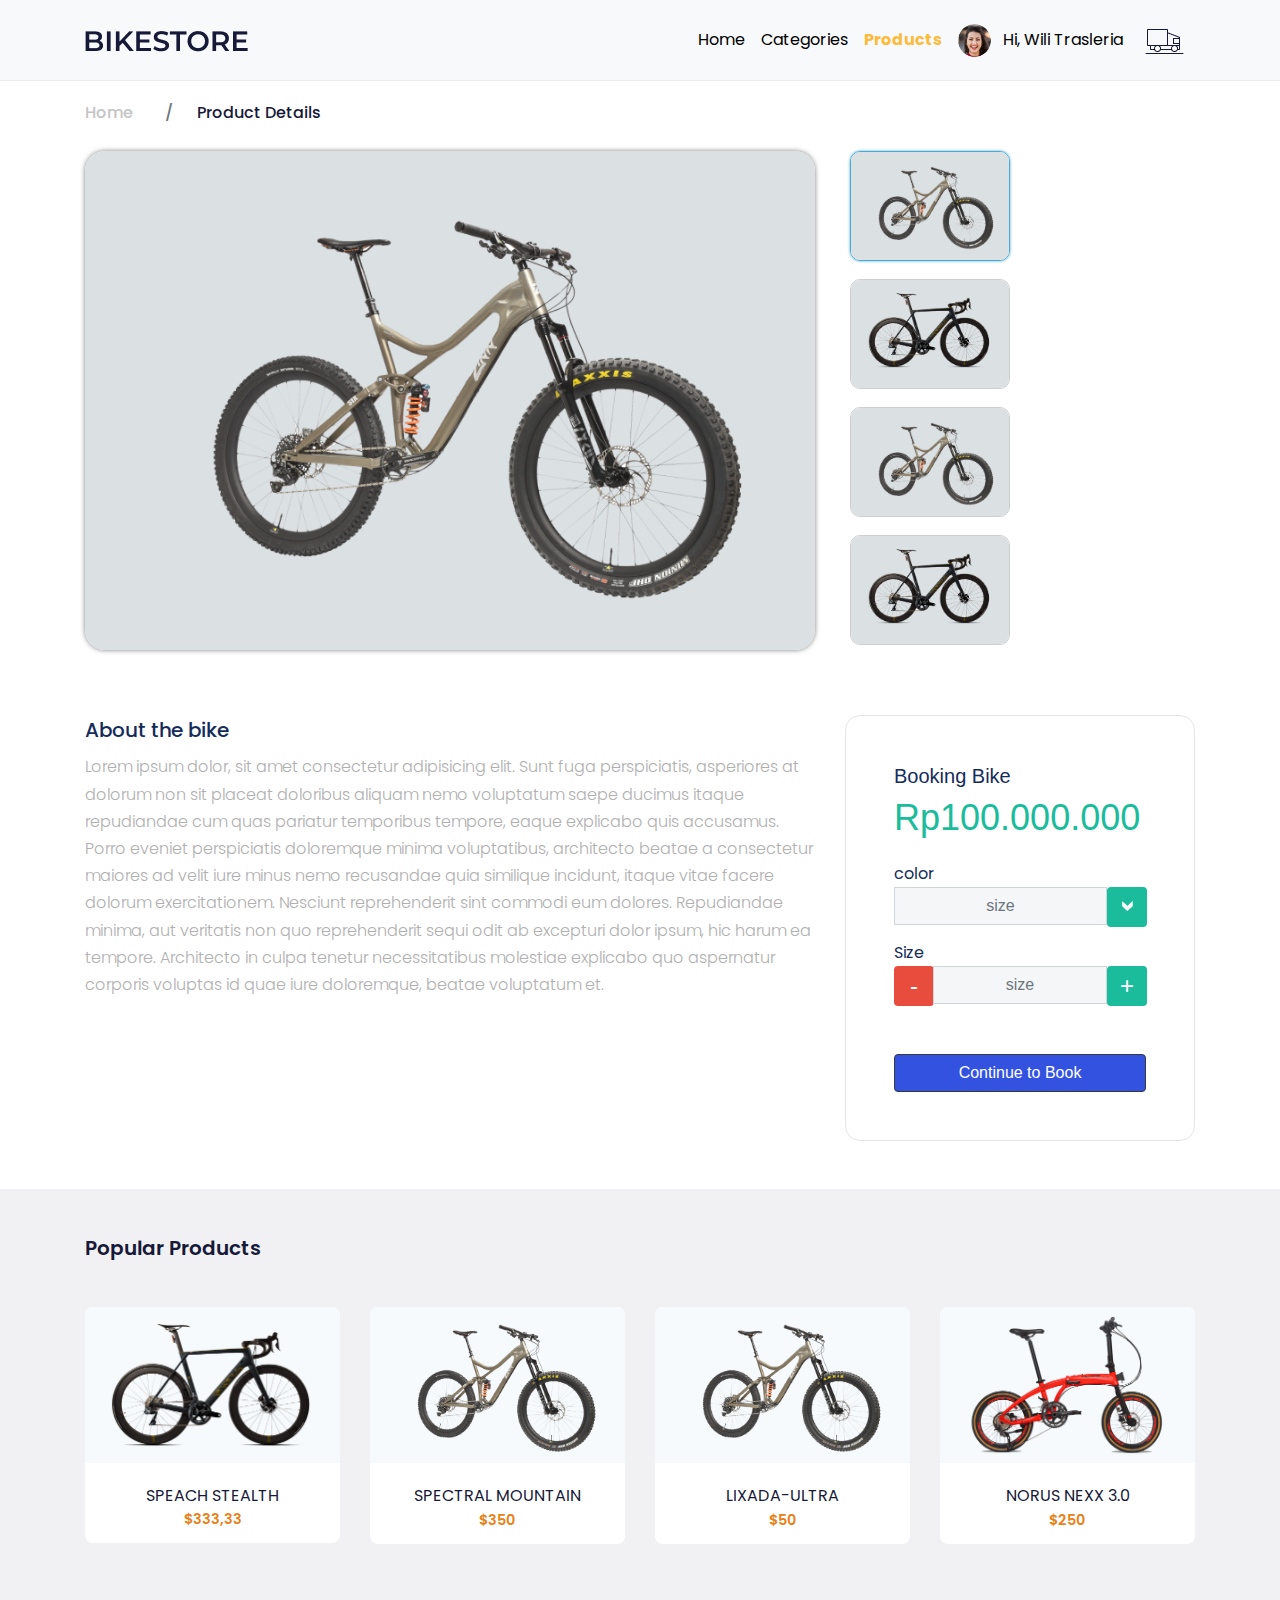
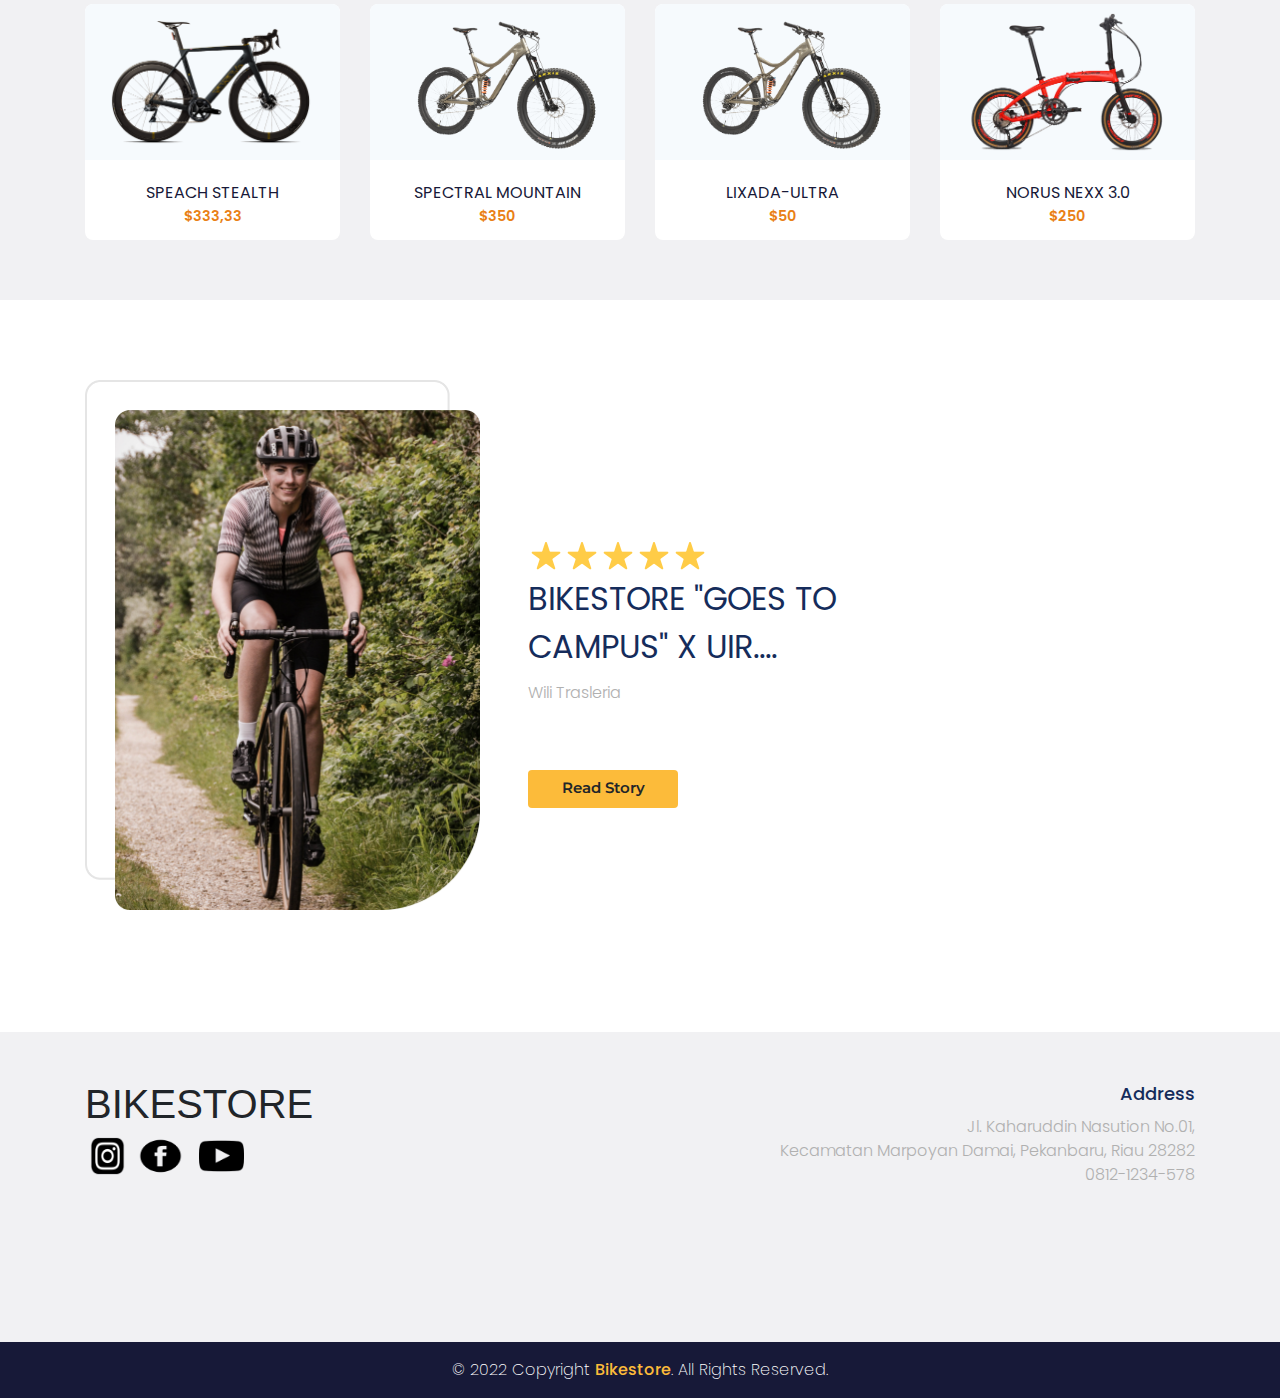
==== commit 67a72c21: "Update detail.html" ====
--- a/pages/detail.html
+++ b/pages/detail.html
@@ -37,7 +37,7 @@
             <li class="nav-item dropdown">
               <a href="#" class="nav-link mt-2" id="navbarDropdown" role="button" data-toggle="dropdown">
                 <img src="../frontend/images/icon_user.png" alt="icon user" class="rounded-circle mr-2 profile-picture">
-                Hi, wili Trasleria
+                Hi, Wili Trasleria
               </a>
             </li>
             <li class="nav-item">
